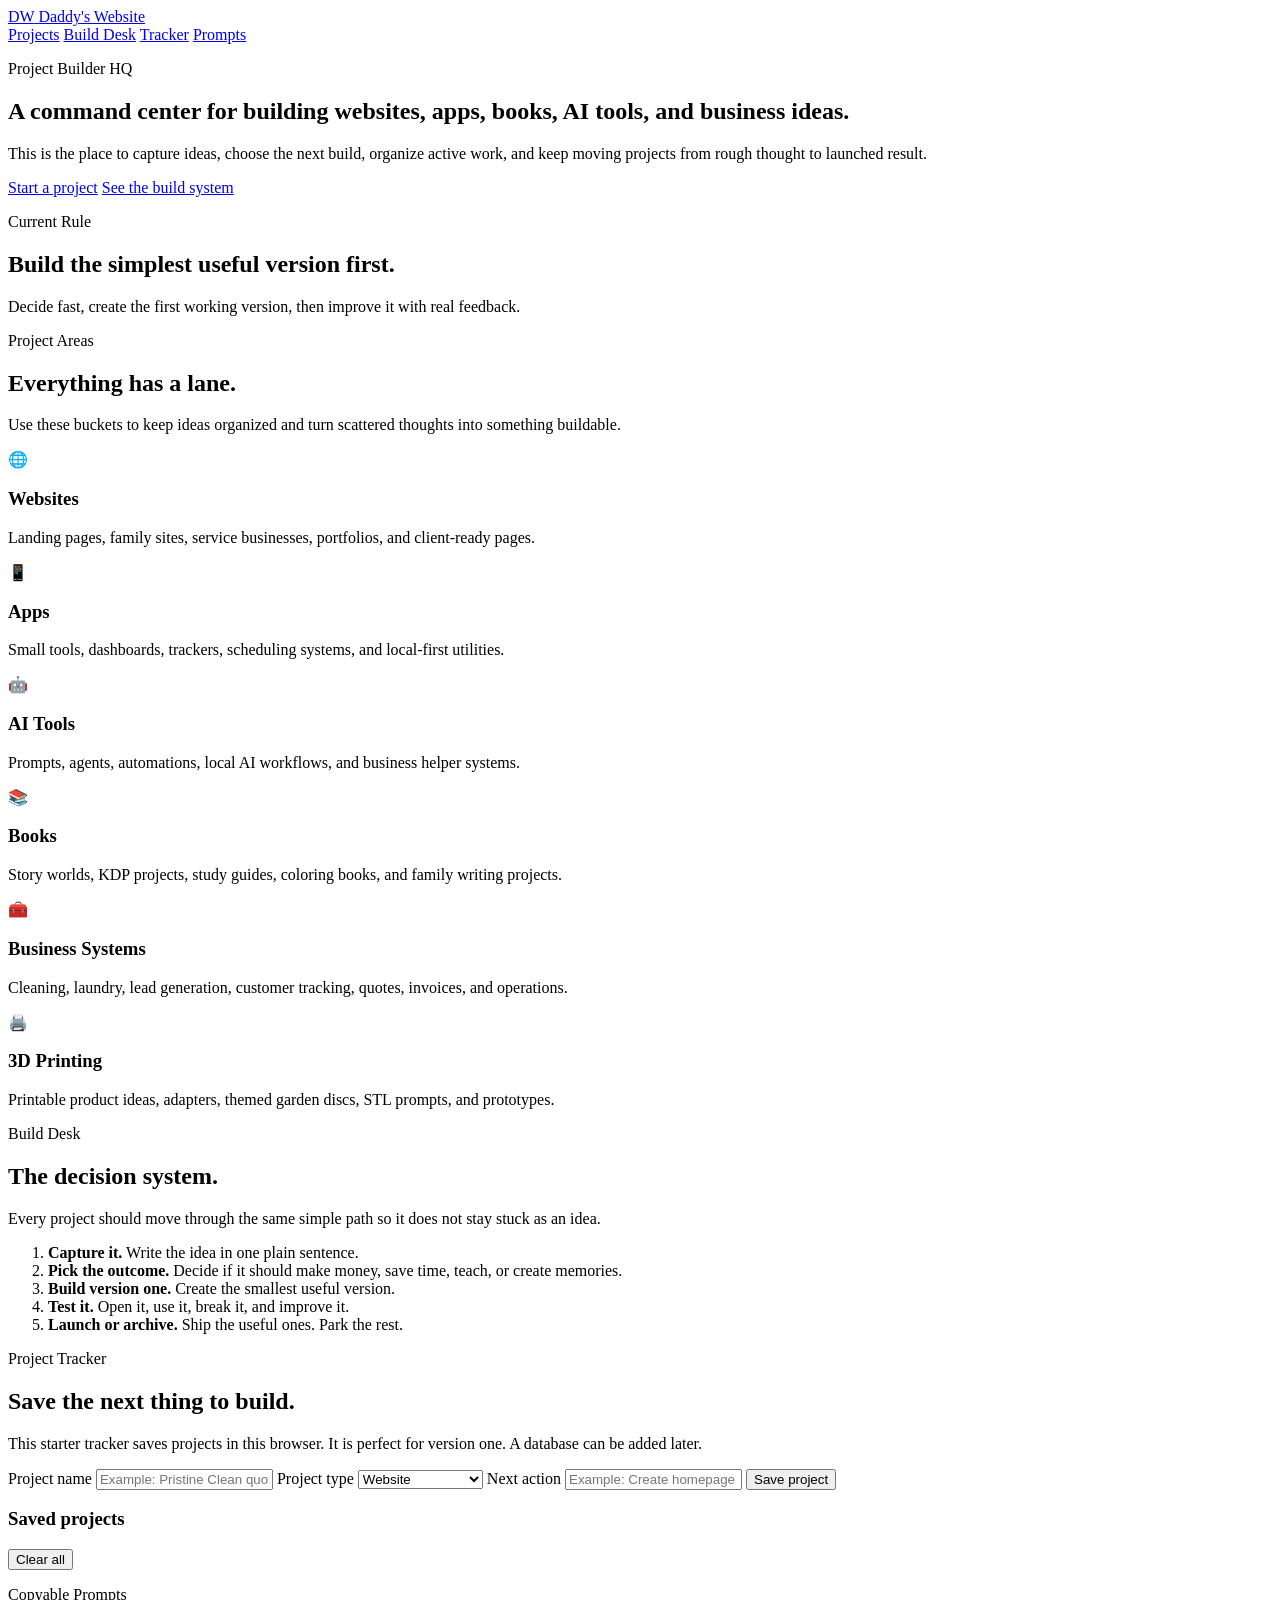
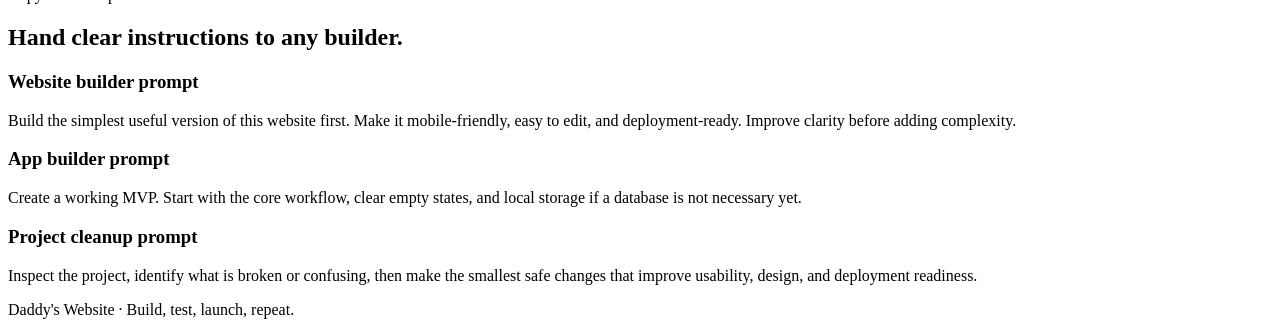
==== index.html @ 09a6d17c "Add Daddy's Website homepage" ====
<!DOCTYPE html>
<html lang="en">
<head>
  <meta charset="UTF-8" />
  <meta name="viewport" content="width=device-width, initial-scale=1.0" />
  <title>Daddy's Website | Project Builder HQ</title>
  <meta name="description" content="Daddy's Website is Brandon's project builder headquarters for websites, apps, books, AI tools, 3D prints, and business systems." />
  <link rel="stylesheet" href="styles.css" />
</head>
<body>
  <header class="hero">
    <nav class="nav" aria-label="Main navigation">
      <a class="brand" href="#top" aria-label="Daddy's Website home">
        <span class="brand-mark">DW</span>
        <span>Daddy's Website</span>
      </a>
      <div class="nav-links">
        <a href="#projects">Projects</a>
        <a href="#build-desk">Build Desk</a>
        <a href="#tracker">Tracker</a>
        <a href="#prompts">Prompts</a>
      </div>
    </nav>

    <section id="top" class="hero-grid">
      <div class="hero-copy">
        <p class="eyebrow">Project Builder HQ</p>
        <h1>A command center for building websites, apps, books, AI tools, and business ideas.</h1>
        <p class="hero-text">This is the place to capture ideas, choose the next build, organize active work, and keep moving projects from rough thought to launched result.</p>
        <div class="hero-actions">
          <a class="button primary" href="#tracker">Start a project</a>
          <a class="button secondary" href="#build-desk">See the build system</a>
        </div>
      </div>
      <aside class="hero-panel" aria-label="Current build priority">
        <p class="panel-label">Current Rule</p>
        <h2>Build the simplest useful version first.</h2>
        <p>Decide fast, create the first working version, then improve it with real feedback.</p>
      </aside>
    </section>
  </header>

  <main>
    <section class="section" id="projects">
      <div class="section-heading">
        <p class="eyebrow">Project Areas</p>
        <h2>Everything has a lane.</h2>
        <p>Use these buckets to keep ideas organized and turn scattered thoughts into something buildable.</p>
      </div>

      <div class="card-grid">
        <article class="card">
          <span class="card-icon">🌐</span>
          <h3>Websites</h3>
          <p>Landing pages, family sites, service businesses, portfolios, and client-ready pages.</p>
        </article>
        <article class="card">
          <span class="card-icon">📱</span>
          <h3>Apps</h3>
          <p>Small tools, dashboards, trackers, scheduling systems, and local-first utilities.</p>
        </article>
        <article class="card">
          <span class="card-icon">🤖</span>
          <h3>AI Tools</h3>
          <p>Prompts, agents, automations, local AI workflows, and business helper systems.</p>
        </article>
        <article class="card">
          <span class="card-icon">📚</span>
          <h3>Books</h3>
          <p>Story worlds, KDP projects, study guides, coloring books, and family writing projects.</p>
        </article>
        <article class="card">
          <span class="card-icon">🧰</span>
          <h3>Business Systems</h3>
          <p>Cleaning, laundry, lead generation, customer tracking, quotes, invoices, and operations.</p>
        </article>
        <article class="card">
          <span class="card-icon">🖨️</span>
          <h3>3D Printing</h3>
          <p>Printable product ideas, adapters, themed garden discs, STL prompts, and prototypes.</p>
        </article>
      </div>
    </section>

    <section class="section split" id="build-desk">
      <div>
        <p class="eyebrow">Build Desk</p>
        <h2>The decision system.</h2>
        <p>Every project should move through the same simple path so it does not stay stuck as an idea.</p>
      </div>
      <ol class="steps">
        <li><strong>Capture it.</strong> Write the idea in one plain sentence.</li>
        <li><strong>Pick the outcome.</strong> Decide if it should make money, save time, teach, or create memories.</li>
        <li><strong>Build version one.</strong> Create the smallest useful version.</li>
        <li><strong>Test it.</strong> Open it, use it, break it, and improve it.</li>
        <li><strong>Launch or archive.</strong> Ship the useful ones. Park the rest.</li>
      </ol>
    </section>

    <section class="section tracker-section" id="tracker">
      <div class="section-heading">
        <p class="eyebrow">Project Tracker</p>
        <h2>Save the next thing to build.</h2>
        <p>This starter tracker saves projects in this browser. It is perfect for version one. A database can be added later.</p>
      </div>

      <form class="project-form" id="projectForm">
        <label>
          Project name
          <input id="projectName" name="projectName" type="text" placeholder="Example: Pristine Clean quote app" required />
        </label>
        <label>
          Project type
          <select id="projectType" name="projectType">
            <option>Website</option>
            <option>App</option>
            <option>AI Tool</option>
            <option>Book</option>
            <option>Business System</option>
            <option>3D Print</option>
            <option>Family Project</option>
          </select>
        </label>
        <label>
          Next action
          <input id="projectAction" name="projectAction" type="text" placeholder="Example: Create homepage wireframe" required />
        </label>
        <button class="button primary" type="submit">Save project</button>
      </form>

      <div class="saved-projects" aria-live="polite">
        <div class="saved-header">
          <h3>Saved projects</h3>
          <button class="text-button" id="clearProjects" type="button">Clear all</button>
        </div>
        <div id="projectList" class="project-list"></div>
      </div>
    </section>

    <section class="section" id="prompts">
      <div class="section-heading">
        <p class="eyebrow">Copyable Prompts</p>
        <h2>Hand clear instructions to any builder.</h2>
      </div>
      <div class="prompt-grid">
        <article class="prompt-card">
          <h3>Website builder prompt</h3>
          <p>Build the simplest useful version of this website first. Make it mobile-friendly, easy to edit, and deployment-ready. Improve clarity before adding complexity.</p>
        </article>
        <article class="prompt-card">
          <h3>App builder prompt</h3>
          <p>Create a working MVP. Start with the core workflow, clear empty states, and local storage if a database is not necessary yet.</p>
        </article>
        <article class="prompt-card">
          <h3>Project cleanup prompt</h3>
          <p>Inspect the project, identify what is broken or confusing, then make the smallest safe changes that improve usability, design, and deployment readiness.</p>
        </article>
      </div>
    </section>
  </main>

  <footer class="footer">
    <p>Daddy's Website · Build, test, launch, repeat.</p>
  </footer>

  <script src="script.js"></script>
</body>
</html>
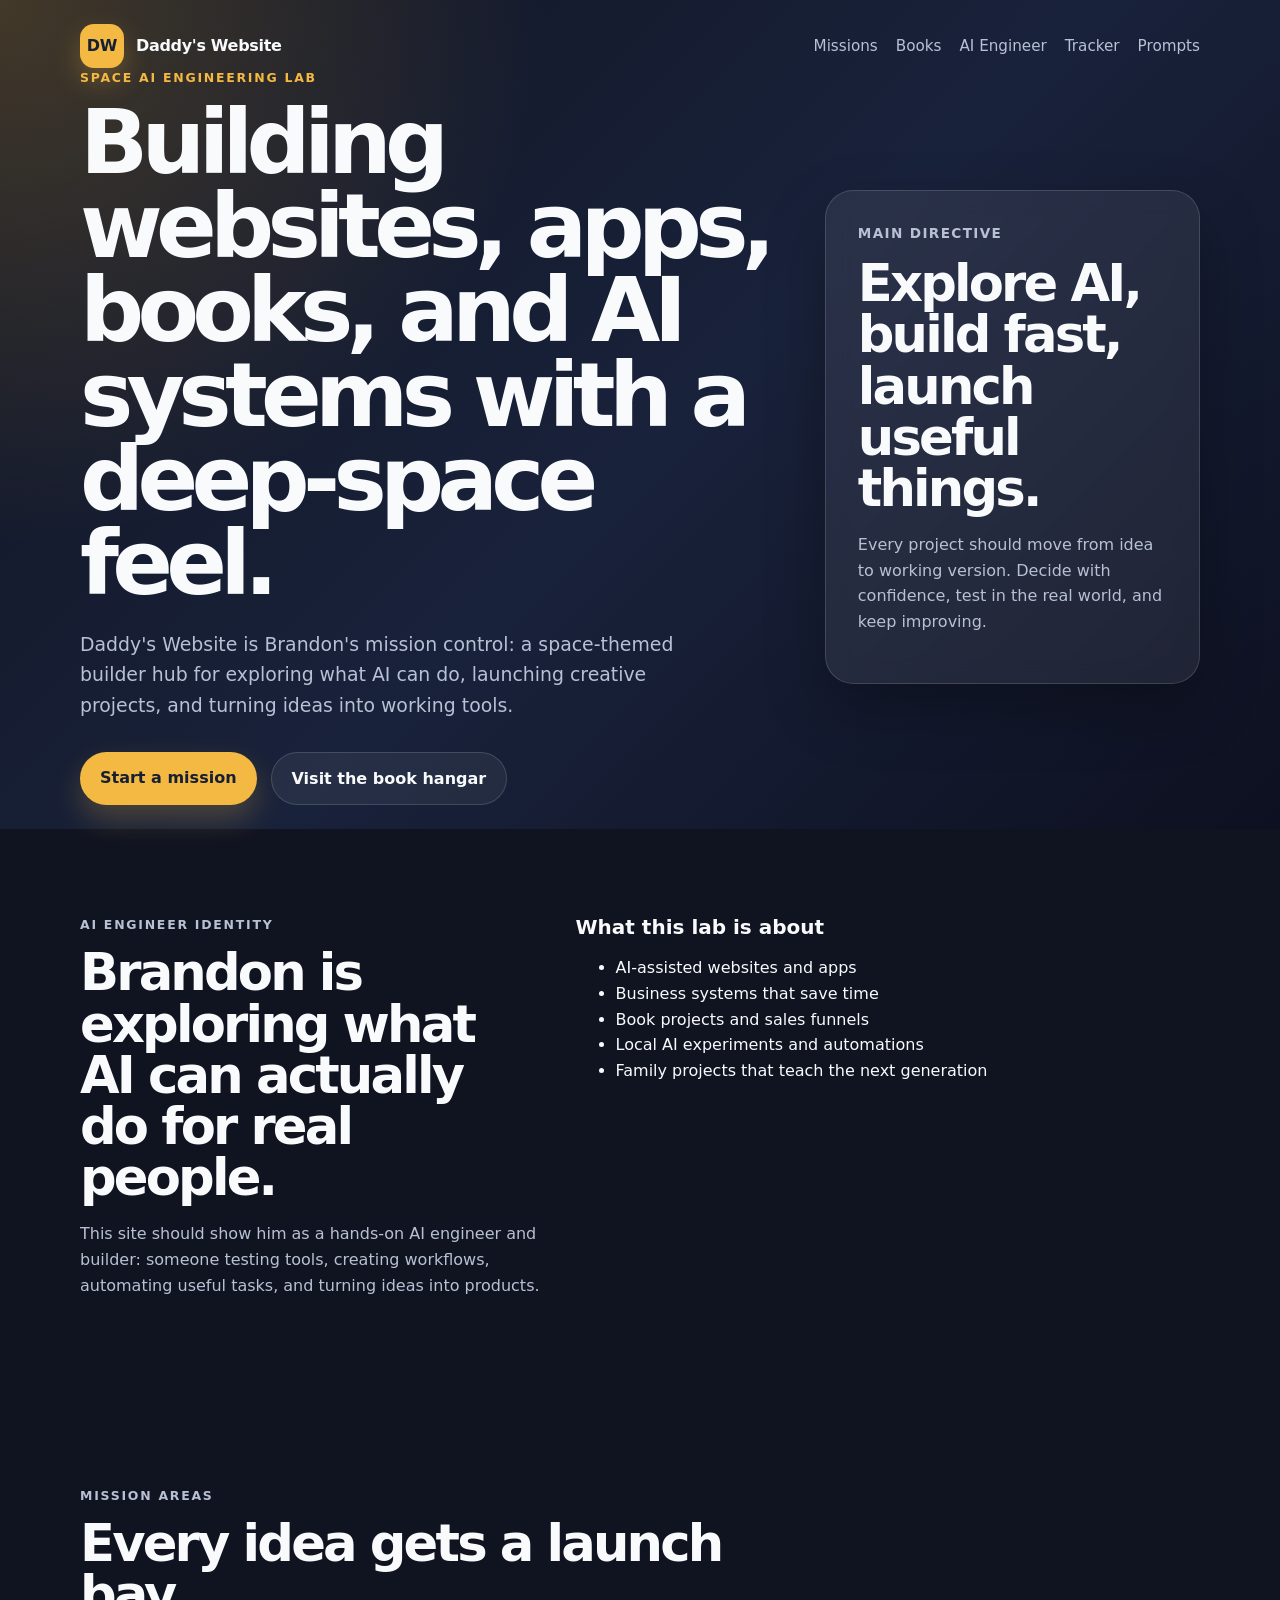
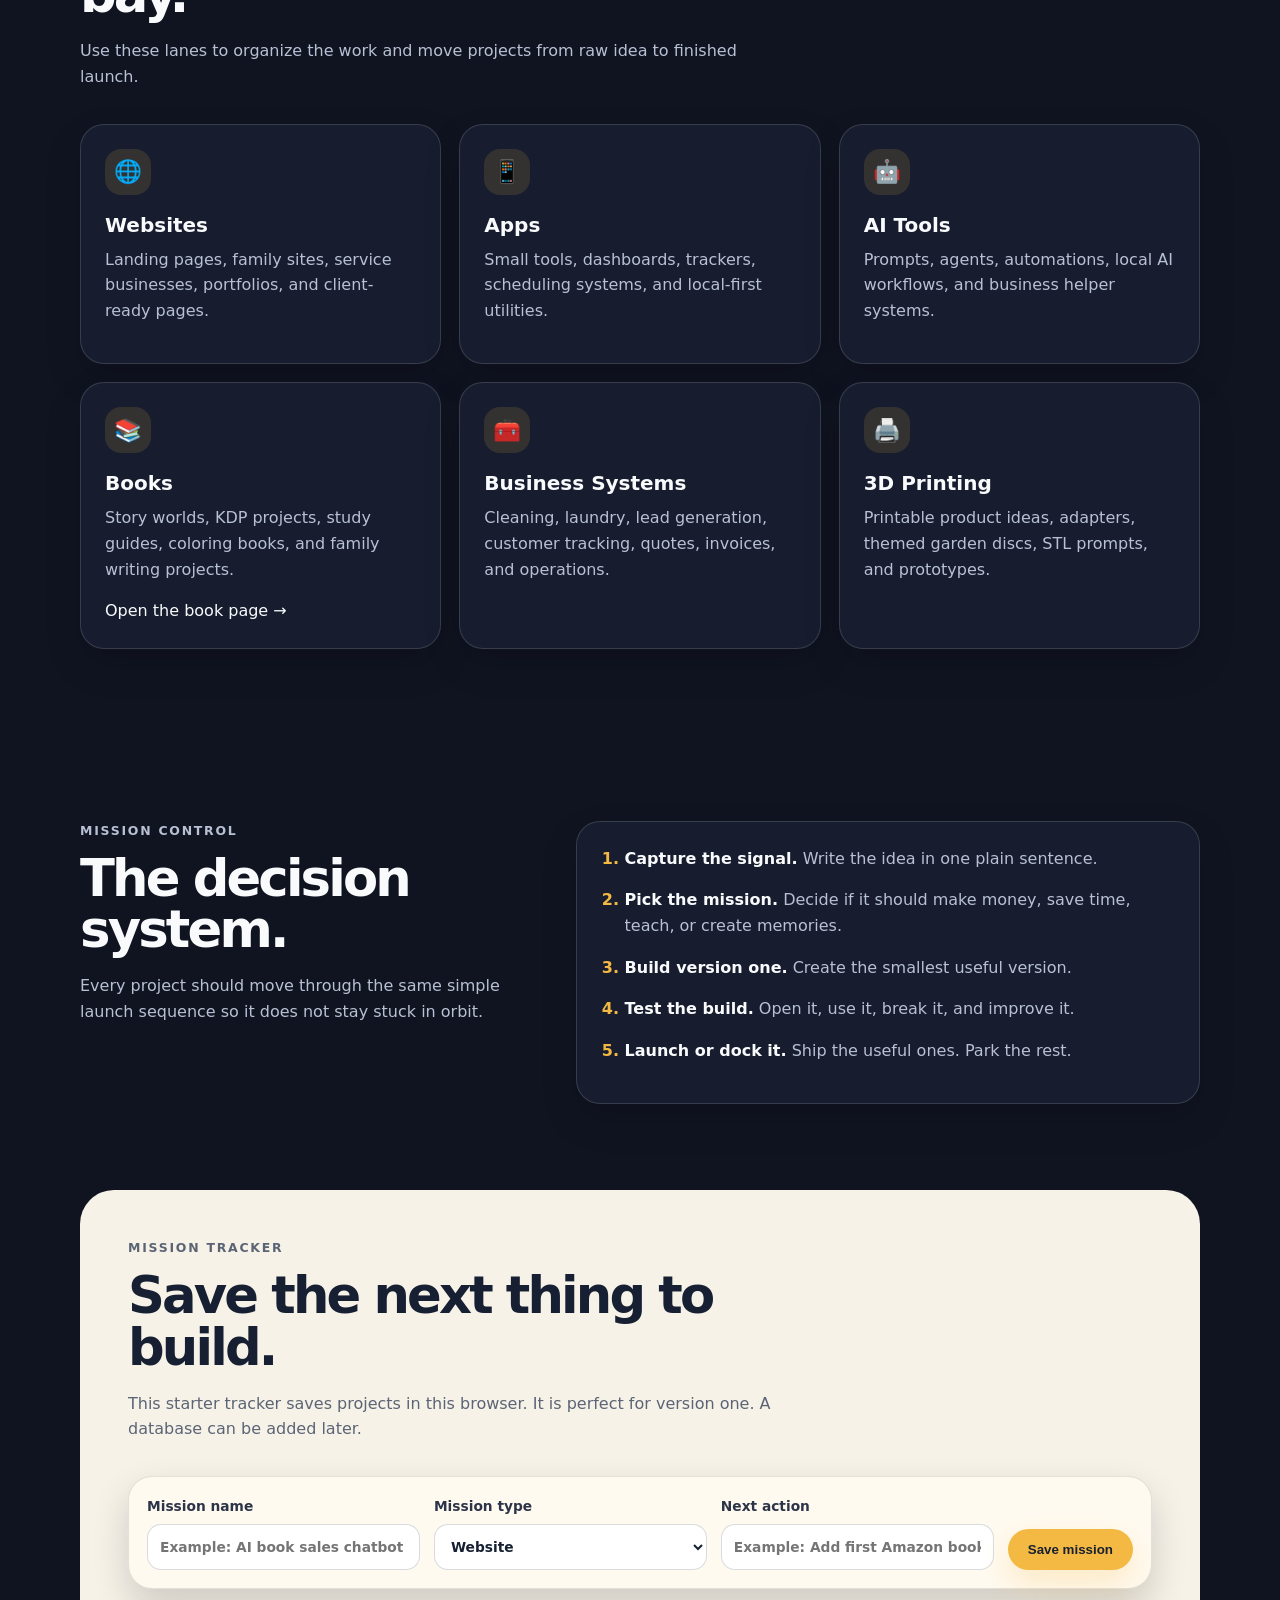
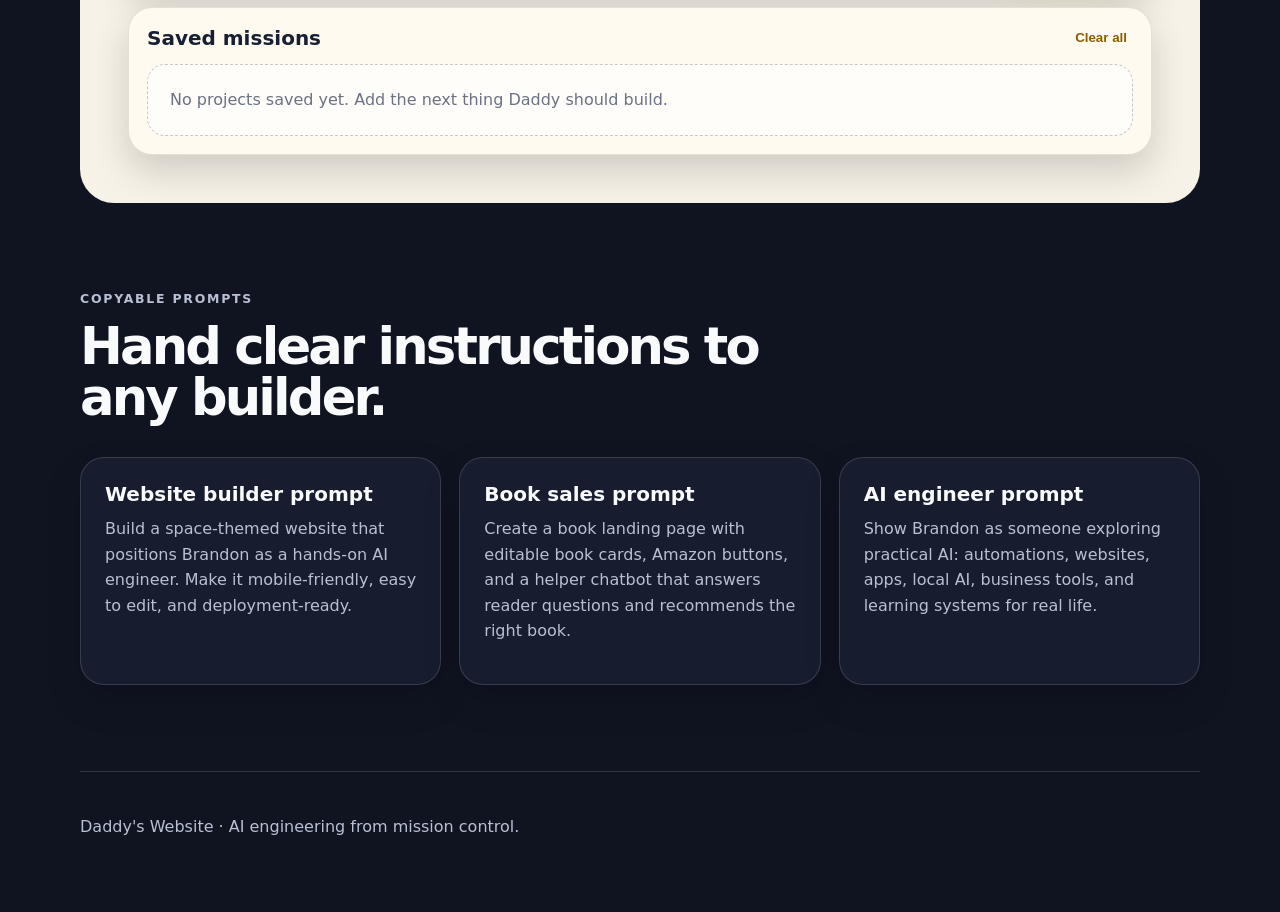
==== commit cbbb548e: "Rebrand homepage as space AI engineering hub" ====
--- a/index.html
+++ b/index.html
@@ -3,166 +3,114 @@
 <head>
   <meta charset="UTF-8" />
   <meta name="viewport" content="width=device-width, initial-scale=1.0" />
-  <title>Daddy's Website | Project Builder HQ</title>
-  <meta name="description" content="Daddy's Website is Brandon's project builder headquarters for websites, apps, books, AI tools, 3D prints, and business systems." />
+  <title>Daddy's Website | Space AI Engineering Lab</title>
+  <meta name="description" content="Daddy's Website is Brandon's space-themed AI engineering lab for websites, apps, books, AI tools, 3D prints, and business systems." />
   <link rel="stylesheet" href="styles.css" />
 </head>
 <body>
+  <div class="stars" aria-hidden="true"></div>
   <header class="hero">
     <nav class="nav" aria-label="Main navigation">
-      <a class="brand" href="#top" aria-label="Daddy's Website home">
+      <a class="brand" href="index.html" aria-label="Daddy's Website home">
         <span class="brand-mark">DW</span>
         <span>Daddy's Website</span>
       </a>
       <div class="nav-links">
-        <a href="#projects">Projects</a>
-        <a href="#build-desk">Build Desk</a>
-        <a href="#tracker">Tracker</a>
-        <a href="#prompts">Prompts</a>
+        <a href="index.html#projects">Missions</a>
+        <a href="books.html">Books</a>
+        <a href="index.html#ai-engineer">AI Engineer</a>
+        <a href="index.html#tracker">Tracker</a>
+        <a href="index.html#prompts">Prompts</a>
       </div>
     </nav>
 
     <section id="top" class="hero-grid">
       <div class="hero-copy">
-        <p class="eyebrow">Project Builder HQ</p>
-        <h1>A command center for building websites, apps, books, AI tools, and business ideas.</h1>
-        <p class="hero-text">This is the place to capture ideas, choose the next build, organize active work, and keep moving projects from rough thought to launched result.</p>
+        <p class="eyebrow">Space AI Engineering Lab</p>
+        <h1>Building websites, apps, books, and AI systems with a deep-space feel.</h1>
+        <p class="hero-text">Daddy's Website is Brandon's mission control: a space-themed builder hub for exploring what AI can do, launching creative projects, and turning ideas into working tools.</p>
         <div class="hero-actions">
-          <a class="button primary" href="#tracker">Start a project</a>
-          <a class="button secondary" href="#build-desk">See the build system</a>
+          <a class="button primary" href="#tracker">Start a mission</a>
+          <a class="button secondary" href="books.html">Visit the book hangar</a>
         </div>
       </div>
       <aside class="hero-panel" aria-label="Current build priority">
-        <p class="panel-label">Current Rule</p>
-        <h2>Build the simplest useful version first.</h2>
-        <p>Decide fast, create the first working version, then improve it with real feedback.</p>
+        <p class="panel-label">Main Directive</p>
+        <h2>Explore AI, build fast, launch useful things.</h2>
+        <p>Every project should move from idea to working version. Decide with confidence, test in the real world, and keep improving.</p>
       </aside>
     </section>
   </header>
 
   <main>
+    <section class="section split feature-band" id="ai-engineer">
+      <div>
+        <p class="eyebrow">AI Engineer Identity</p>
+        <h2>Brandon is exploring what AI can actually do for real people.</h2>
+        <p>This site should show him as a hands-on AI engineer and builder: someone testing tools, creating workflows, automating useful tasks, and turning ideas into products.</p>
+      </div>
+      <div class="signal-card">
+        <h3>What this lab is about</h3>
+        <ul class="check-list">
+          <li>AI-assisted websites and apps</li>
+          <li>Business systems that save time</li>
+          <li>Book projects and sales funnels</li>
+          <li>Local AI experiments and automations</li>
+          <li>Family projects that teach the next generation</li>
+        </ul>
+      </div>
+    </section>
+
     <section class="section" id="projects">
       <div class="section-heading">
-        <p class="eyebrow">Project Areas</p>
-        <h2>Everything has a lane.</h2>
-        <p>Use these buckets to keep ideas organized and turn scattered thoughts into something buildable.</p>
+        <p class="eyebrow">Mission Areas</p>
+        <h2>Every idea gets a launch bay.</h2>
+        <p>Use these lanes to organize the work and move projects from raw idea to finished launch.</p>
       </div>
 
       <div class="card-grid">
-        <article class="card">
-          <span class="card-icon">🌐</span>
-          <h3>Websites</h3>
-          <p>Landing pages, family sites, service businesses, portfolios, and client-ready pages.</p>
-        </article>
-        <article class="card">
-          <span class="card-icon">📱</span>
-          <h3>Apps</h3>
-          <p>Small tools, dashboards, trackers, scheduling systems, and local-first utilities.</p>
-        </article>
-        <article class="card">
-          <span class="card-icon">🤖</span>
-          <h3>AI Tools</h3>
-          <p>Prompts, agents, automations, local AI workflows, and business helper systems.</p>
-        </article>
-        <article class="card">
-          <span class="card-icon">📚</span>
-          <h3>Books</h3>
-          <p>Story worlds, KDP projects, study guides, coloring books, and family writing projects.</p>
-        </article>
-        <article class="card">
-          <span class="card-icon">🧰</span>
-          <h3>Business Systems</h3>
-          <p>Cleaning, laundry, lead generation, customer tracking, quotes, invoices, and operations.</p>
-        </article>
-        <article class="card">
-          <span class="card-icon">🖨️</span>
-          <h3>3D Printing</h3>
-          <p>Printable product ideas, adapters, themed garden discs, STL prompts, and prototypes.</p>
-        </article>
+        <article class="card"><span class="card-icon">🌐</span><h3>Websites</h3><p>Landing pages, family sites, service businesses, portfolios, and client-ready pages.</p></article>
+        <article class="card"><span class="card-icon">📱</span><h3>Apps</h3><p>Small tools, dashboards, trackers, scheduling systems, and local-first utilities.</p></article>
+        <article class="card"><span class="card-icon">🤖</span><h3>AI Tools</h3><p>Prompts, agents, automations, local AI workflows, and business helper systems.</p></article>
+        <article class="card card-link"><span class="card-icon">📚</span><h3>Books</h3><p>Story worlds, KDP projects, study guides, coloring books, and family writing projects.</p><a href="books.html">Open the book page →</a></article>
+        <article class="card"><span class="card-icon">🧰</span><h3>Business Systems</h3><p>Cleaning, laundry, lead generation, customer tracking, quotes, invoices, and operations.</p></article>
+        <article class="card"><span class="card-icon">🖨️</span><h3>3D Printing</h3><p>Printable product ideas, adapters, themed garden discs, STL prompts, and prototypes.</p></article>
       </div>
     </section>
 
     <section class="section split" id="build-desk">
-      <div>
-        <p class="eyebrow">Build Desk</p>
-        <h2>The decision system.</h2>
-        <p>Every project should move through the same simple path so it does not stay stuck as an idea.</p>
-      </div>
+      <div><p class="eyebrow">Mission Control</p><h2>The decision system.</h2><p>Every project should move through the same simple launch sequence so it does not stay stuck in orbit.</p></div>
       <ol class="steps">
-        <li><strong>Capture it.</strong> Write the idea in one plain sentence.</li>
-        <li><strong>Pick the outcome.</strong> Decide if it should make money, save time, teach, or create memories.</li>
+        <li><strong>Capture the signal.</strong> Write the idea in one plain sentence.</li>
+        <li><strong>Pick the mission.</strong> Decide if it should make money, save time, teach, or create memories.</li>
         <li><strong>Build version one.</strong> Create the smallest useful version.</li>
-        <li><strong>Test it.</strong> Open it, use it, break it, and improve it.</li>
-        <li><strong>Launch or archive.</strong> Ship the useful ones. Park the rest.</li>
+        <li><strong>Test the build.</strong> Open it, use it, break it, and improve it.</li>
+        <li><strong>Launch or dock it.</strong> Ship the useful ones. Park the rest.</li>
       </ol>
     </section>
 
     <section class="section tracker-section" id="tracker">
-      <div class="section-heading">
-        <p class="eyebrow">Project Tracker</p>
-        <h2>Save the next thing to build.</h2>
-        <p>This starter tracker saves projects in this browser. It is perfect for version one. A database can be added later.</p>
-      </div>
-
+      <div class="section-heading"><p class="eyebrow">Mission Tracker</p><h2>Save the next thing to build.</h2><p>This starter tracker saves projects in this browser. It is perfect for version one. A database can be added later.</p></div>
       <form class="project-form" id="projectForm">
-        <label>
-          Project name
-          <input id="projectName" name="projectName" type="text" placeholder="Example: Pristine Clean quote app" required />
-        </label>
-        <label>
-          Project type
-          <select id="projectType" name="projectType">
-            <option>Website</option>
-            <option>App</option>
-            <option>AI Tool</option>
-            <option>Book</option>
-            <option>Business System</option>
-            <option>3D Print</option>
-            <option>Family Project</option>
-          </select>
-        </label>
-        <label>
-          Next action
-          <input id="projectAction" name="projectAction" type="text" placeholder="Example: Create homepage wireframe" required />
-        </label>
-        <button class="button primary" type="submit">Save project</button>
+        <label>Mission name<input id="projectName" name="projectName" type="text" placeholder="Example: AI book sales chatbot" required /></label>
+        <label>Mission type<select id="projectType" name="projectType"><option>Website</option><option>App</option><option>AI Tool</option><option>Book</option><option>Business System</option><option>3D Print</option><option>Family Project</option></select></label>
+        <label>Next action<input id="projectAction" name="projectAction" type="text" placeholder="Example: Add first Amazon book link" required /></label>
+        <button class="button primary" type="submit">Save mission</button>
       </form>
-
-      <div class="saved-projects" aria-live="polite">
-        <div class="saved-header">
-          <h3>Saved projects</h3>
-          <button class="text-button" id="clearProjects" type="button">Clear all</button>
-        </div>
-        <div id="projectList" class="project-list"></div>
-      </div>
+      <div class="saved-projects" aria-live="polite"><div class="saved-header"><h3>Saved missions</h3><button class="text-button" id="clearProjects" type="button">Clear all</button></div><div id="projectList" class="project-list"></div></div>
     </section>
 
     <section class="section" id="prompts">
-      <div class="section-heading">
-        <p class="eyebrow">Copyable Prompts</p>
-        <h2>Hand clear instructions to any builder.</h2>
-      </div>
+      <div class="section-heading"><p class="eyebrow">Copyable Prompts</p><h2>Hand clear instructions to any builder.</h2></div>
       <div class="prompt-grid">
-        <article class="prompt-card">
-          <h3>Website builder prompt</h3>
-          <p>Build the simplest useful version of this website first. Make it mobile-friendly, easy to edit, and deployment-ready. Improve clarity before adding complexity.</p>
-        </article>
-        <article class="prompt-card">
-          <h3>App builder prompt</h3>
-          <p>Create a working MVP. Start with the core workflow, clear empty states, and local storage if a database is not necessary yet.</p>
-        </article>
-        <article class="prompt-card">
-          <h3>Project cleanup prompt</h3>
-          <p>Inspect the project, identify what is broken or confusing, then make the smallest safe changes that improve usability, design, and deployment readiness.</p>
-        </article>
+        <article class="prompt-card"><h3>Website builder prompt</h3><p>Build a space-themed website that positions Brandon as a hands-on AI engineer. Make it mobile-friendly, easy to edit, and deployment-ready.</p></article>
+        <article class="prompt-card"><h3>Book sales prompt</h3><p>Create a book landing page with editable book cards, Amazon buttons, and a helper chatbot that answers reader questions and recommends the right book.</p></article>
+        <article class="prompt-card"><h3>AI engineer prompt</h3><p>Show Brandon as someone exploring practical AI: automations, websites, apps, local AI, business tools, and learning systems for real life.</p></article>
       </div>
     </section>
   </main>
 
-  <footer class="footer">
-    <p>Daddy's Website · Build, test, launch, repeat.</p>
-  </footer>
-
+  <footer class="footer"><p>Daddy's Website · AI engineering from mission control.</p></footer>
   <script src="script.js"></script>
 </body>
 </html>
--- a/styles.css
+++ b/styles.css
@@ -0,0 +1,420 @@
+:root {
+  --bg: #101421;
+  --bg-soft: #171d2f;
+  --panel: #202842;
+  --panel-light: #f7f2e8;
+  --text: #f8fafc;
+  --muted: #b8c0d4;
+  --ink: #172033;
+  --accent: #f4b942;
+  --accent-dark: #d89216;
+  --line: rgba(255, 255, 255, 0.14);
+  --shadow: 0 24px 60px rgba(0, 0, 0, 0.28);
+}
+
+* {
+  box-sizing: border-box;
+}
+
+html {
+  scroll-behavior: smooth;
+}
+
+body {
+  margin: 0;
+  font-family: Inter, ui-sans-serif, system-ui, -apple-system, BlinkMacSystemFont, "Segoe UI", sans-serif;
+  background: var(--bg);
+  color: var(--text);
+  line-height: 1.6;
+}
+
+a {
+  color: inherit;
+  text-decoration: none;
+}
+
+.hero {
+  min-height: 92vh;
+  padding: 24px;
+  background:
+    radial-gradient(circle at top left, rgba(244, 185, 66, 0.22), transparent 34rem),
+    linear-gradient(135deg, #101421 0%, #19223b 52%, #0d1020 100%);
+}
+
+.nav {
+  width: min(1120px, 100%);
+  margin: 0 auto;
+  display: flex;
+  align-items: center;
+  justify-content: space-between;
+  gap: 24px;
+}
+
+.brand {
+  display: inline-flex;
+  align-items: center;
+  gap: 12px;
+  font-weight: 800;
+  letter-spacing: -0.02em;
+}
+
+.brand-mark {
+  display: grid;
+  place-items: center;
+  width: 44px;
+  height: 44px;
+  border-radius: 14px;
+  color: var(--ink);
+  background: var(--accent);
+  box-shadow: 0 12px 28px rgba(244, 185, 66, 0.28);
+}
+
+.nav-links {
+  display: flex;
+  gap: 18px;
+  color: var(--muted);
+  font-size: 0.95rem;
+}
+
+.nav-links a:hover {
+  color: var(--text);
+}
+
+.hero-grid {
+  width: min(1120px, 100%);
+  min-height: calc(92vh - 92px);
+  margin: 0 auto;
+  display: grid;
+  grid-template-columns: minmax(0, 1.3fr) minmax(280px, 0.7fr);
+  gap: 48px;
+  align-items: center;
+}
+
+.eyebrow {
+  margin: 0 0 12px;
+  color: var(--accent);
+  font-weight: 800;
+  text-transform: uppercase;
+  letter-spacing: 0.14em;
+  font-size: 0.78rem;
+}
+
+h1,
+h2,
+h3,
+p {
+  margin-top: 0;
+}
+
+h1 {
+  max-width: 820px;
+  font-size: clamp(2.6rem, 7vw, 5.8rem);
+  line-height: 0.94;
+  letter-spacing: -0.075em;
+  margin-bottom: 24px;
+}
+
+h2 {
+  font-size: clamp(2rem, 4vw, 3.25rem);
+  line-height: 1;
+  letter-spacing: -0.055em;
+  margin-bottom: 18px;
+}
+
+h3 {
+  font-size: 1.25rem;
+  line-height: 1.2;
+  margin-bottom: 10px;
+}
+
+.hero-text,
+.section-heading p,
+.split p,
+.card p,
+.prompt-card p,
+.hero-panel p {
+  color: var(--muted);
+}
+
+.hero-text {
+  max-width: 650px;
+  font-size: 1.18rem;
+}
+
+.hero-actions {
+  display: flex;
+  flex-wrap: wrap;
+  gap: 14px;
+  margin-top: 32px;
+}
+
+.button {
+  border: 0;
+  border-radius: 999px;
+  padding: 13px 20px;
+  font-weight: 800;
+  cursor: pointer;
+  transition: transform 160ms ease, box-shadow 160ms ease, background 160ms ease;
+}
+
+.button:hover {
+  transform: translateY(-2px);
+}
+
+.button.primary {
+  color: var(--ink);
+  background: var(--accent);
+  box-shadow: 0 14px 30px rgba(244, 185, 66, 0.24);
+}
+
+.button.primary:hover {
+  background: #ffd066;
+}
+
+.button.secondary {
+  border: 1px solid var(--line);
+  color: var(--text);
+  background: rgba(255, 255, 255, 0.06);
+}
+
+.hero-panel {
+  padding: 32px;
+  border: 1px solid var(--line);
+  border-radius: 28px;
+  background: rgba(255, 255, 255, 0.07);
+  box-shadow: var(--shadow);
+  backdrop-filter: blur(12px);
+}
+
+.panel-label {
+  color: var(--accent);
+  font-size: 0.85rem;
+  font-weight: 900;
+  text-transform: uppercase;
+  letter-spacing: 0.1em;
+}
+
+.section {
+  width: min(1120px, calc(100% - 32px));
+  margin: 0 auto;
+  padding: 86px 0;
+}
+
+.section-heading {
+  max-width: 720px;
+  margin-bottom: 34px;
+}
+
+.card-grid,
+.prompt-grid {
+  display: grid;
+  grid-template-columns: repeat(3, minmax(0, 1fr));
+  gap: 18px;
+}
+
+.card,
+.prompt-card,
+.saved-projects,
+.project-form,
+.steps {
+  border: 1px solid var(--line);
+  border-radius: 24px;
+  background: var(--bg-soft);
+  box-shadow: 0 16px 36px rgba(0, 0, 0, 0.16);
+}
+
+.card,
+.prompt-card {
+  padding: 24px;
+}
+
+.card-icon {
+  display: inline-grid;
+  place-items: center;
+  width: 46px;
+  height: 46px;
+  margin-bottom: 18px;
+  border-radius: 16px;
+  background: rgba(244, 185, 66, 0.13);
+  font-size: 1.4rem;
+}
+
+.split {
+  display: grid;
+  grid-template-columns: 0.85fr 1.15fr;
+  gap: 34px;
+  align-items: start;
+}
+
+.steps {
+  margin: 0;
+  padding: 24px 24px 24px 48px;
+}
+
+.steps li {
+  margin-bottom: 16px;
+  color: var(--muted);
+}
+
+.steps li::marker {
+  color: var(--accent);
+  font-weight: 900;
+}
+
+.steps strong {
+  color: var(--text);
+}
+
+.tracker-section {
+  border-radius: 34px;
+  padding: 48px;
+  background: var(--panel-light);
+  color: var(--ink);
+}
+
+.tracker-section .eyebrow {
+  color: var(--accent-dark);
+}
+
+.tracker-section .section-heading p {
+  color: #5b6475;
+}
+
+.project-form {
+  display: grid;
+  grid-template-columns: repeat(3, minmax(0, 1fr)) auto;
+  gap: 14px;
+  align-items: end;
+  padding: 18px;
+  background: #fffaf0;
+  border-color: rgba(23, 32, 51, 0.12);
+}
+
+label {
+  display: grid;
+  gap: 7px;
+  color: #2c3448;
+  font-size: 0.86rem;
+  font-weight: 800;
+}
+
+input,
+select {
+  width: 100%;
+  min-height: 46px;
+  border: 1px solid rgba(23, 32, 51, 0.16);
+  border-radius: 14px;
+  padding: 0 12px;
+  color: var(--ink);
+  background: white;
+  font: inherit;
+}
+
+.saved-projects {
+  margin-top: 18px;
+  padding: 18px;
+  background: #fffaf0;
+  border-color: rgba(23, 32, 51, 0.12);
+}
+
+.saved-header {
+  display: flex;
+  align-items: center;
+  justify-content: space-between;
+  gap: 12px;
+  margin-bottom: 14px;
+}
+
+.saved-header h3 {
+  margin-bottom: 0;
+}
+
+.text-button {
+  border: 0;
+  color: #8b5e00;
+  background: transparent;
+  font-weight: 900;
+  cursor: pointer;
+}
+
+.project-list {
+  display: grid;
+  gap: 12px;
+}
+
+.project-item {
+  display: grid;
+  gap: 4px;
+  padding: 16px;
+  border-radius: 18px;
+  background: white;
+  border: 1px solid rgba(23, 32, 51, 0.1);
+}
+
+.project-meta {
+  color: #6a7283;
+  font-size: 0.88rem;
+  font-weight: 800;
+}
+
+.empty-state {
+  padding: 22px;
+  border: 1px dashed rgba(23, 32, 51, 0.24);
+  border-radius: 18px;
+  color: #6a7283;
+  background: rgba(255, 255, 255, 0.58);
+}
+
+.footer {
+  width: min(1120px, calc(100% - 32px));
+  margin: 0 auto;
+  padding: 42px 0 56px;
+  color: var(--muted);
+  border-top: 1px solid var(--line);
+}
+
+@media (max-width: 860px) {
+  .nav {
+    align-items: flex-start;
+    flex-direction: column;
+  }
+
+  .nav-links {
+    flex-wrap: wrap;
+  }
+
+  .hero-grid,
+  .split,
+  .project-form {
+    grid-template-columns: 1fr;
+  }
+
+  .card-grid,
+  .prompt-grid {
+    grid-template-columns: repeat(2, minmax(0, 1fr));
+  }
+
+  .tracker-section {
+    padding: 32px 18px;
+  }
+}
+
+@media (max-width: 620px) {
+  .hero {
+    padding: 18px;
+  }
+
+  .card-grid,
+  .prompt-grid {
+    grid-template-columns: 1fr;
+  }
+
+  .section {
+    padding: 58px 0;
+  }
+
+  .saved-header {
+    align-items: flex-start;
+    flex-direction: column;
+  }
+}
